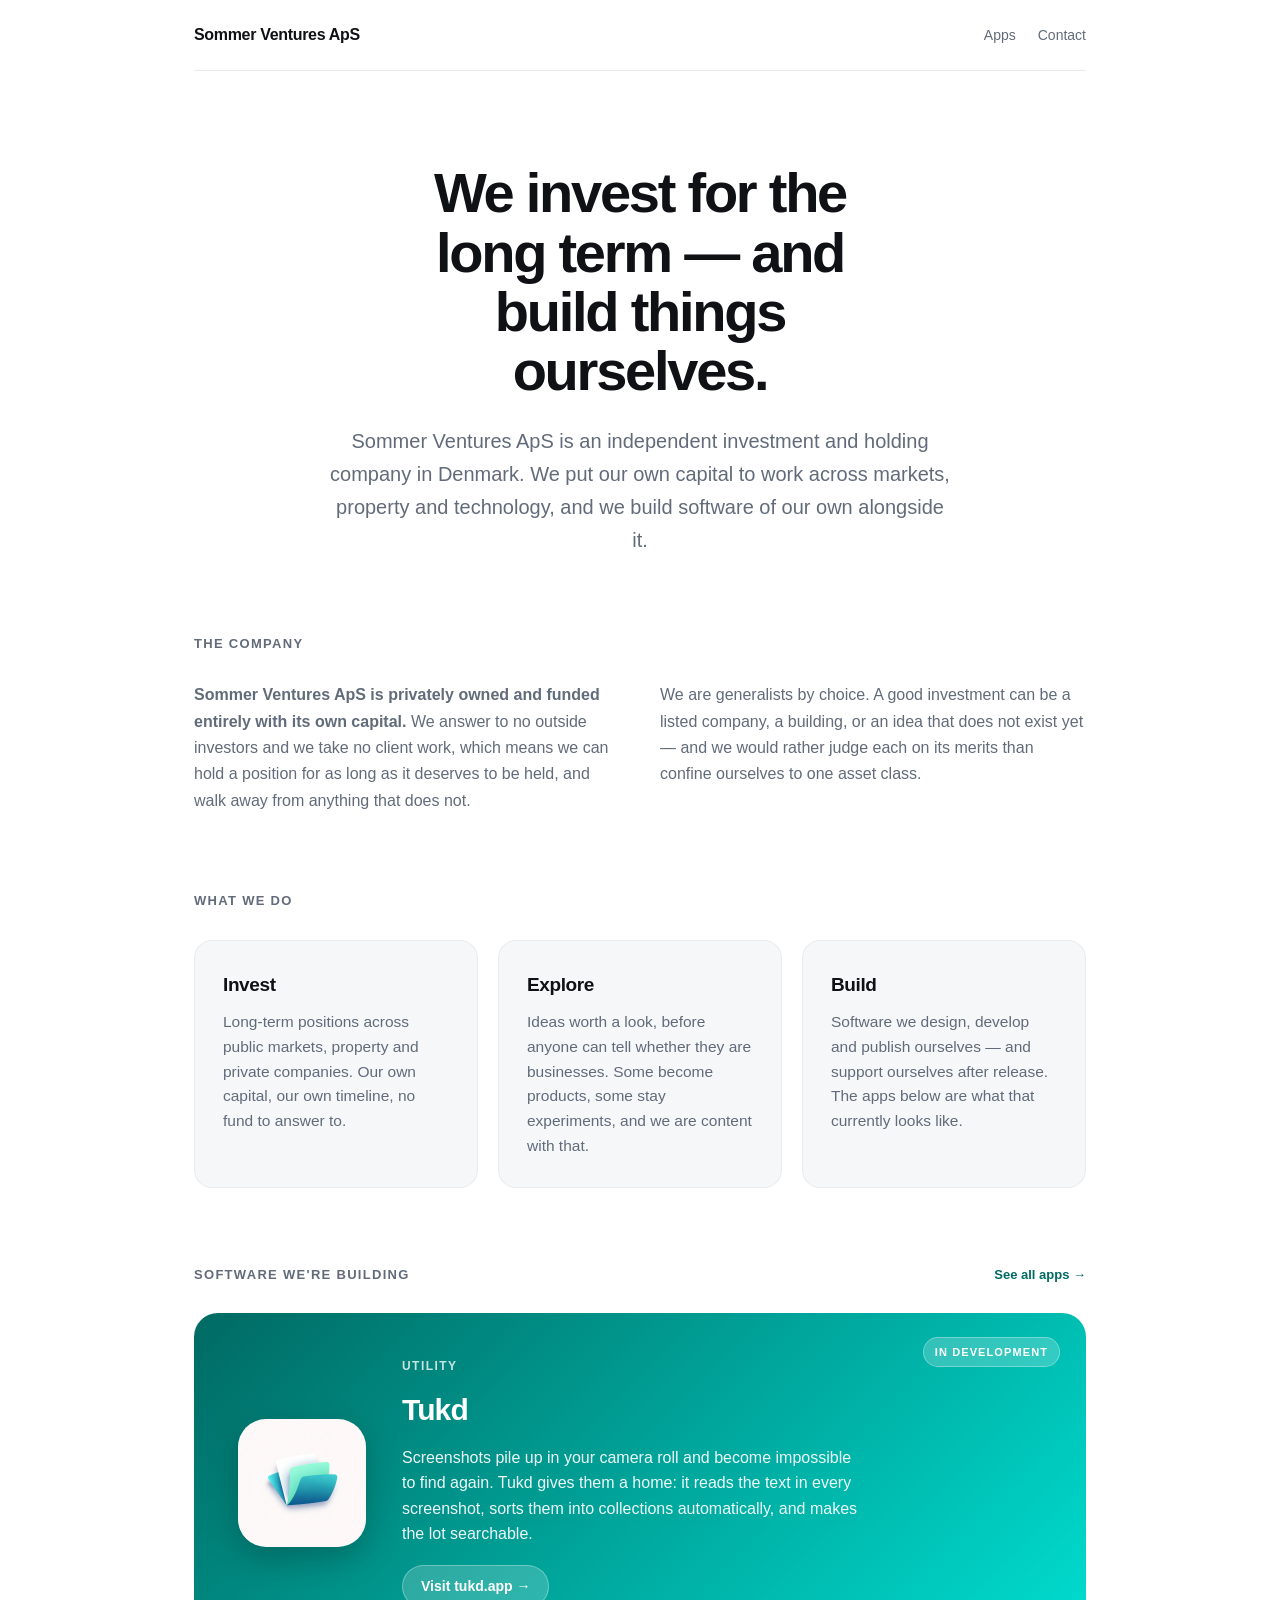
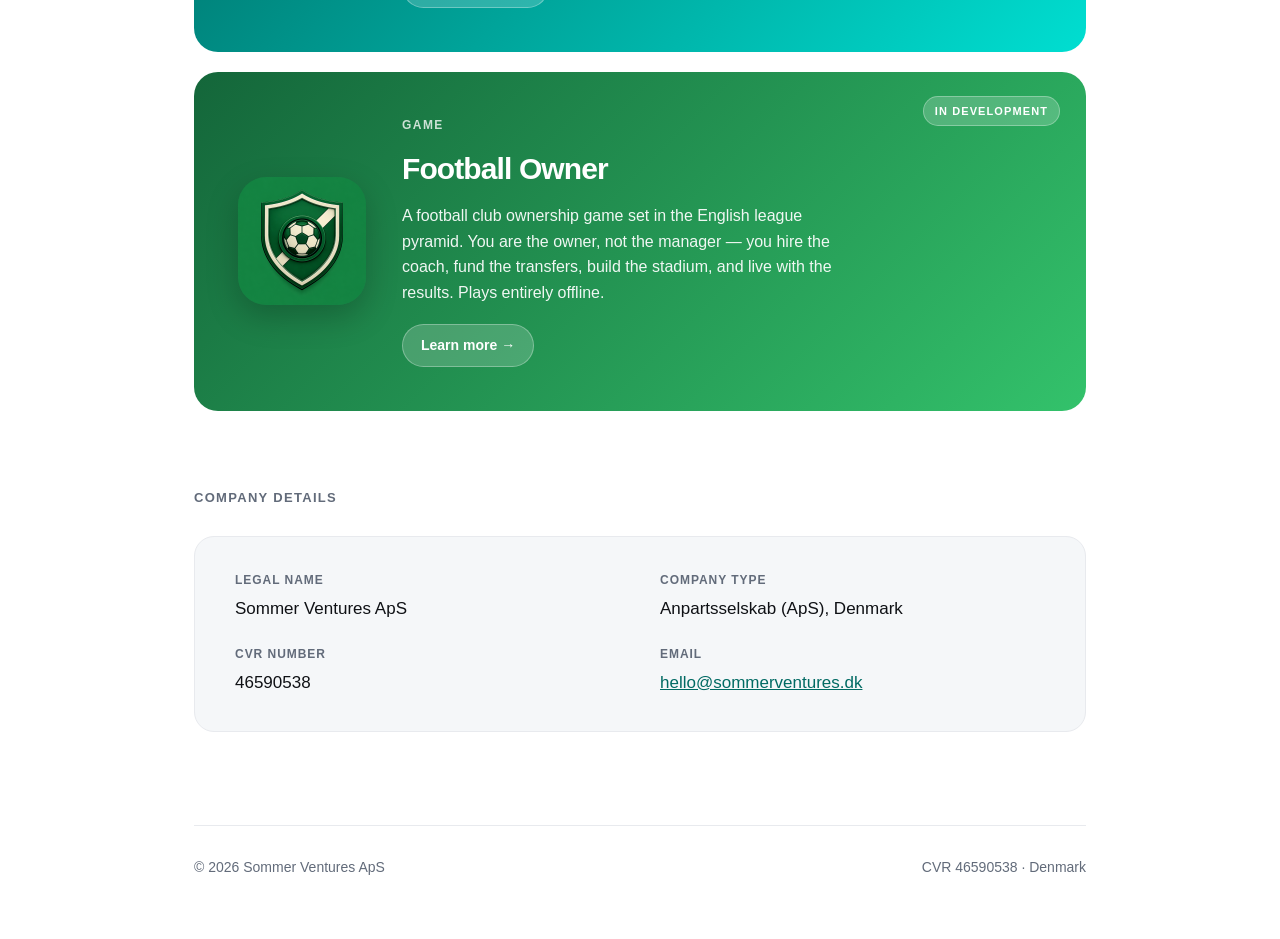
==== index.html @ 7fa76f89 "Build the Sommer Ventures website Static site for sommerventures.dk — the company page for Sommer Ve" ====
<!doctype html>
<html lang="en">
<head>
<meta charset="utf-8">
<meta name="viewport" content="width=device-width, initial-scale=1">
<title>Sommer Ventures ApS — Investment and holding company</title>
<meta name="description" content="Sommer Ventures ApS is an independent Danish investment and holding company. We invest across markets, property and technology, and build software of our own.">
<link rel="canonical" href="https://sommerventures.dk/">
<link rel="stylesheet" href="/assets/styles.css">
</head>
<body>

<div class="wrap">

  <nav>
    <a class="brand" href="/">Sommer Ventures ApS</a>
    <div class="links">
      <a href="/apps/">Apps</a>
      <a href="mailto:hello@sommerventures.dk">Contact</a>
    </div>
  </nav>

  <div class="hero center">
    <h1>We invest for the long term — and build things ourselves.</h1>
    <p class="sub">Sommer Ventures ApS is an independent investment and holding company in Denmark. We put
    our own capital to work across markets, property and technology, and we build software of our own
    alongside it.</p>
  </div>

  <section id="company">
    <div class="section-head">The company</div>
    <div class="two-col">
      <div>
        <p><strong>Sommer Ventures ApS is privately owned and funded entirely with its own capital.</strong>
        We answer to no outside investors and we take no client work, which means we can hold a position for
        as long as it deserves to be held, and walk away from anything that does not.</p>
      </div>
      <div>
        <p>We are generalists by choice. A good investment can be a listed company, a building, or an idea
        that does not exist yet — and we would rather judge each on its merits than confine ourselves to one
        asset class.</p>
      </div>
    </div>
  </section>

  <section>
    <div class="section-head">What we do</div>
    <div class="pillars">
      <div class="pillar">
        <h3>Invest</h3>
        <p>Long-term positions across public markets, property and private companies. Our own capital, our
        own timeline, no fund to answer to.</p>
      </div>
      <div class="pillar">
        <h3>Explore</h3>
        <p>Ideas worth a look, before anyone can tell whether they are businesses. Some become products,
        some stay experiments, and we are content with that.</p>
      </div>
      <div class="pillar">
        <h3>Build</h3>
        <p>Software we design, develop and publish ourselves — and support ourselves after release. The apps
        below are what that currently looks like.</p>
      </div>
    </div>
  </section>

  <section>
    <div class="section-head">
      <span>Software we're building</span>
      <a class="all" href="/apps/">See all apps →</a>
    </div>

    <a class="app tukd" href="https://tukd.app">
      <span class="status">In development</span>
      <img src="/assets/apps/tukd.png" alt="">
      <div>
        <div class="type">Utility</div>
        <h3>Tukd</h3>
        <p>Screenshots pile up in your camera roll and become impossible to find again. Tukd gives them a
        home: it reads the text in every screenshot, sorts them into collections automatically, and makes the
        lot searchable.</p>
        <span class="cta">Visit tukd.app →</span>
      </div>
    </a>

    <a class="app fo" href="/apps/football-owner/">
      <span class="status">In development</span>
      <img src="/assets/apps/football-owner.png" alt="">
      <div>
        <div class="type">Game</div>
        <h3>Football Owner</h3>
        <p>A football club ownership game set in the English league pyramid. You are the owner, not the
        manager — you hire the coach, fund the transfers, build the stadium, and live with the results. Plays
        entirely offline.</p>
        <span class="cta">Learn more →</span>
      </div>
    </a>
  </section>

  <section>
    <div class="section-head">Company details</div>
    <dl class="company">
      <div>
        <dt>Legal name</dt>
        <dd>Sommer Ventures ApS</dd>
      </div>
      <div>
        <dt>Company type</dt>
        <dd>Anpartsselskab (ApS), Denmark</dd>
      </div>
      <div>
        <dt>CVR number</dt>
        <dd>46590538</dd>
      </div>
      <div>
        <dt>Email</dt>
        <dd><a href="mailto:hello@sommerventures.dk">hello@sommerventures.dk</a></dd>
      </div>
    </dl>
  </section>

  <footer>
    <span>© 2026 Sommer Ventures ApS</span>
    <span>CVR 46590538 · Denmark</span>
  </footer>

</div>

</body>
</html>
---- assets/styles.css ----
:root {
  --bg: #ffffff;
  --fg: #0f1115;
  --muted: #626b7a;
  --line: #e8eaee;
  --soft: #f5f7f9;
  --accent: #006a63;

  /* Per-app brand colours, taken from each app's own icon */
  --tukd-d: #006a63;
  --tukd-l: #00ded1;
  --fo-d: #14663a;
  --fo-l: #33c26b;

  --maxw: 940px;
}

@media (prefers-color-scheme: dark) {
  :root {
    --bg: #0f1115;
    --fg: #f0f2f5;
    --muted: #949cab;
    --line: #24272e;
    --soft: #171a1f;
    --accent: #4fd8cd;
  }
}

* { box-sizing: border-box; }

html { -webkit-text-size-adjust: 100%; }

body {
  margin: 0;
  background: var(--bg);
  color: var(--fg);
  font: 17px/1.65 -apple-system, BlinkMacSystemFont, "Segoe UI", Helvetica, Arial, sans-serif;
  -webkit-font-smoothing: antialiased;
}

.wrap { max-width: var(--maxw); margin: 0 auto; padding: 0 24px; }

a { color: var(--accent); }

/* ---------- Nav ---------- */

nav {
  display: flex;
  justify-content: space-between;
  align-items: center;
  gap: 16px;
  padding: 22px 0;
  border-bottom: 1px solid var(--line);
  flex-wrap: wrap;
}

.brand {
  font-weight: 700;
  font-size: 16px;
  letter-spacing: -0.02em;
  color: var(--fg);
  text-decoration: none;
}

nav .links { display: flex; gap: 22px; }

nav .links a {
  color: var(--muted);
  text-decoration: none;
  font-size: 14px;
  font-weight: 500;
}

nav .links a:hover { color: var(--fg); }

/* ---------- Hero ---------- */

.hero { padding: 92px 0 76px; }
.hero.center { text-align: center; }

h1 {
  font-size: 56px;
  line-height: 1.06;
  letter-spacing: -0.04em;
  font-weight: 700;
  margin: 0 0 24px;
  max-width: 17ch;
}

.hero.center h1 { margin-left: auto; margin-right: auto; }

.sub {
  font-size: 20px;
  color: var(--muted);
  margin: 0;
  max-width: 56ch;
}

.hero.center .sub { margin-left: auto; margin-right: auto; }

/* ---------- Sections ---------- */

section { padding: 0 0 76px; }

.section-head {
  font-size: 13px;
  font-weight: 700;
  letter-spacing: 0.1em;
  text-transform: uppercase;
  color: var(--muted);
  margin: 0 0 28px;
  display: flex;
  justify-content: space-between;
  align-items: baseline;
  gap: 16px;
  flex-wrap: wrap;
}

.section-head .all {
  font-size: 13px;
  font-weight: 600;
  letter-spacing: 0;
  text-transform: none;
  text-decoration: none;
}

h2 {
  font-size: 26px;
  letter-spacing: -0.025em;
  font-weight: 700;
  margin: 44px 0 16px;
}

h3 { font-size: 18px; font-weight: 600; margin: 28px 0 8px; }

p { margin: 0 0 18px; }
p:last-child { margin-bottom: 0; }

.prose { max-width: 62ch; }
.prose p { color: var(--muted); font-size: 17px; }
.prose strong { color: var(--fg); font-weight: 600; }

.two-col { display: grid; grid-template-columns: 1fr 1fr; gap: 40px; }
.two-col p { color: var(--muted); font-size: 16px; }

/* ---------- What we do: three pillars ---------- */

.pillars { display: grid; grid-template-columns: repeat(3, 1fr); gap: 20px; }

.pillar {
  border: 1px solid var(--line);
  border-radius: 18px;
  padding: 28px;
  background: var(--soft);
}

.pillar h3 {
  margin: 0 0 10px;
  font-size: 19px;
  font-weight: 700;
  letter-spacing: -0.02em;
}

.pillar p { color: var(--muted); font-size: 15.5px; line-height: 1.6; margin: 0; }

/* ---------- App panels ---------- */

.app {
  border-radius: 24px;
  padding: 44px;
  margin-bottom: 20px;
  display: grid;
  grid-template-columns: 128px 1fr;
  gap: 36px;
  align-items: center;
  color: #fff;
  text-decoration: none;
  position: relative;
  overflow: hidden;
  transition: transform .2s ease;
}

.app:last-child { margin-bottom: 0; }
.app:hover { transform: translateY(-3px); }

.app.tukd { background: linear-gradient(135deg, var(--tukd-d), var(--tukd-l)); }
.app.fo   { background: linear-gradient(135deg, var(--fo-d), var(--fo-l)); }

.app img {
  width: 128px;
  height: 128px;
  border-radius: 28px;
  display: block;
  box-shadow: 0 12px 32px rgba(0,0,0,.22);
}

.app .type {
  font-size: 12px;
  font-weight: 700;
  letter-spacing: 0.12em;
  text-transform: uppercase;
  opacity: .78;
  margin-bottom: 8px;
}

.app h3 {
  font-size: 30px;
  letter-spacing: -0.03em;
  margin: 0 0 10px;
  font-weight: 700;
  color: #fff;
}

.app p {
  font-size: 16px;
  line-height: 1.6;
  margin: 0 0 18px;
  opacity: .93;
  max-width: 52ch;
  color: #fff;
}

.app .cta {
  display: inline-block;
  background: rgba(255,255,255,.18);
  border: 1px solid rgba(255,255,255,.3);
  padding: 9px 18px;
  border-radius: 999px;
  font-size: 14px;
  font-weight: 600;
}

.app .status {
  position: absolute;
  top: 24px;
  right: 26px;
  font-size: 11px;
  font-weight: 700;
  letter-spacing: 0.1em;
  text-transform: uppercase;
  background: rgba(255,255,255,.2);
  border: 1px solid rgba(255,255,255,.3);
  padding: 5px 11px;
  border-radius: 999px;
}

/* ---------- Company / detail card ---------- */

.company {
  background: var(--soft);
  border: 1px solid var(--line);
  border-radius: 20px;
  padding: 34px 40px;
  display: grid;
  grid-template-columns: repeat(2, 1fr);
  gap: 22px 40px;
}

.company dt {
  font-size: 12px;
  font-weight: 600;
  letter-spacing: 0.08em;
  text-transform: uppercase;
  color: var(--muted);
  margin-bottom: 4px;
}

.company dd { margin: 0; font-size: 17px; font-weight: 500; }

/* ---------- Page header (app + privacy pages) ---------- */

.page-head {
  display: flex;
  align-items: center;
  gap: 24px;
  padding: 64px 0 40px;
}

.page-head img {
  width: 88px;
  height: 88px;
  border-radius: 20px;
  flex: none;
  box-shadow: 0 8px 24px rgba(0,0,0,.14);
}

.page-head h1 { font-size: 40px; margin: 0 0 6px; max-width: none; }
.page-head .type {
  font-size: 12px; font-weight: 700; letter-spacing: 0.12em;
  text-transform: uppercase; color: var(--muted);
}

/* ---------- Callout ---------- */

.callout {
  background: var(--soft);
  border: 1px solid var(--line);
  border-left: 3px solid var(--accent);
  border-radius: 0 14px 14px 0;
  padding: 18px 22px;
  margin: 26px 0;
  font-size: 16px;
}

/* ---------- Lists ---------- */

ul { padding-left: 22px; margin: 0 0 18px; }
li { margin: 0 0 10px; }

/* ---------- Support box ---------- */

.support {
  border: 1px solid var(--line);
  border-radius: 18px;
  padding: 28px 32px;
  background: var(--soft);
}

.support .email {
  font-size: 20px;
  font-weight: 600;
  display: inline-block;
  margin: 4px 0 10px;
}

/* ---------- Footer ---------- */

footer {
  border-top: 1px solid var(--line);
  padding: 30px 0 60px;
  display: flex;
  justify-content: space-between;
  flex-wrap: wrap;
  gap: 8px;
  color: var(--muted);
  font-size: 14px;
}

.updated { color: var(--muted); font-size: 15px; margin-top: 36px; }

/* ---------- Responsive ---------- */

@media (max-width: 760px) {
  h1 { font-size: 36px; }
  .hero { padding: 56px 0 48px; }
  .app { grid-template-columns: 1fr; gap: 24px; padding: 32px; }
  .app img { width: 92px; height: 92px; border-radius: 21px; }
  .app .status { position: static; display: inline-block; margin-bottom: 14px; }
  .two-col, .company, .pillars { grid-template-columns: 1fr; }
  .page-head { flex-direction: column; align-items: flex-start; gap: 18px; padding: 44px 0 32px; }
  .page-head h1 { font-size: 32px; }
  .support { padding: 24px; }
}
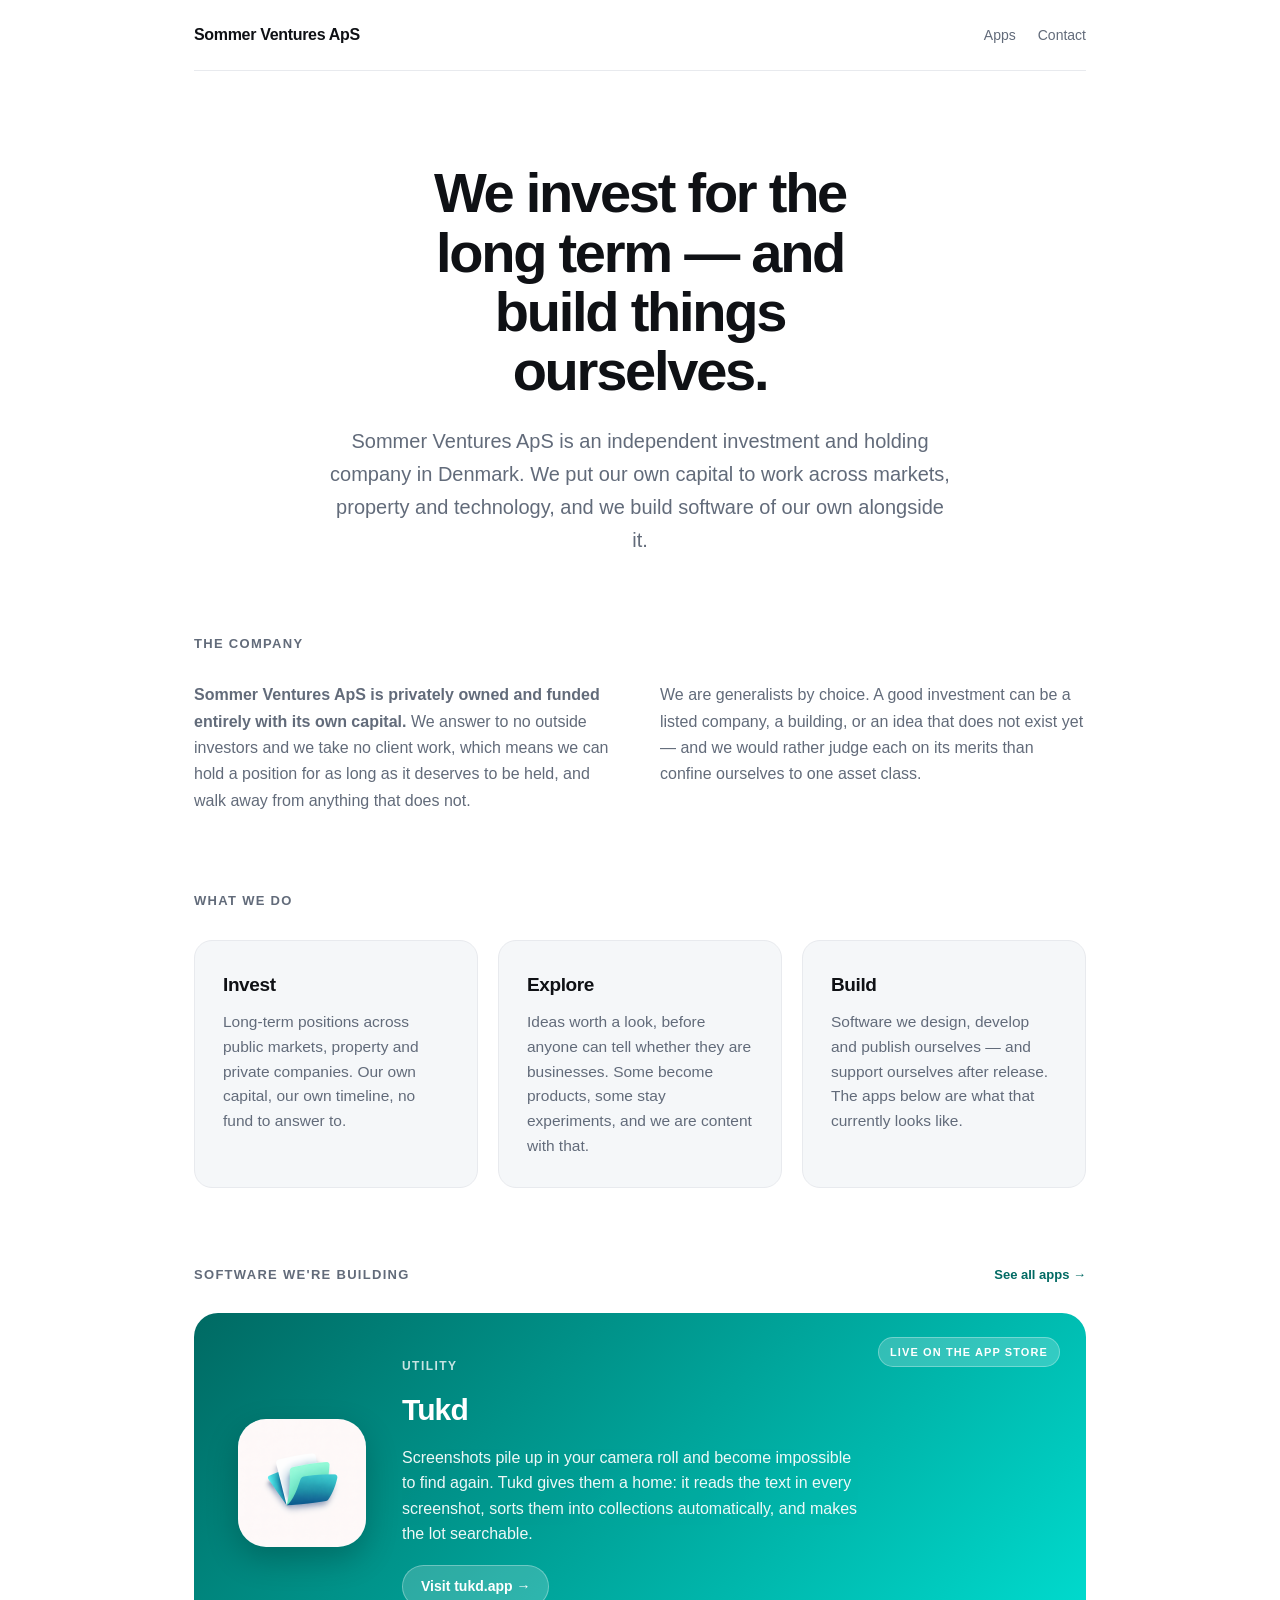
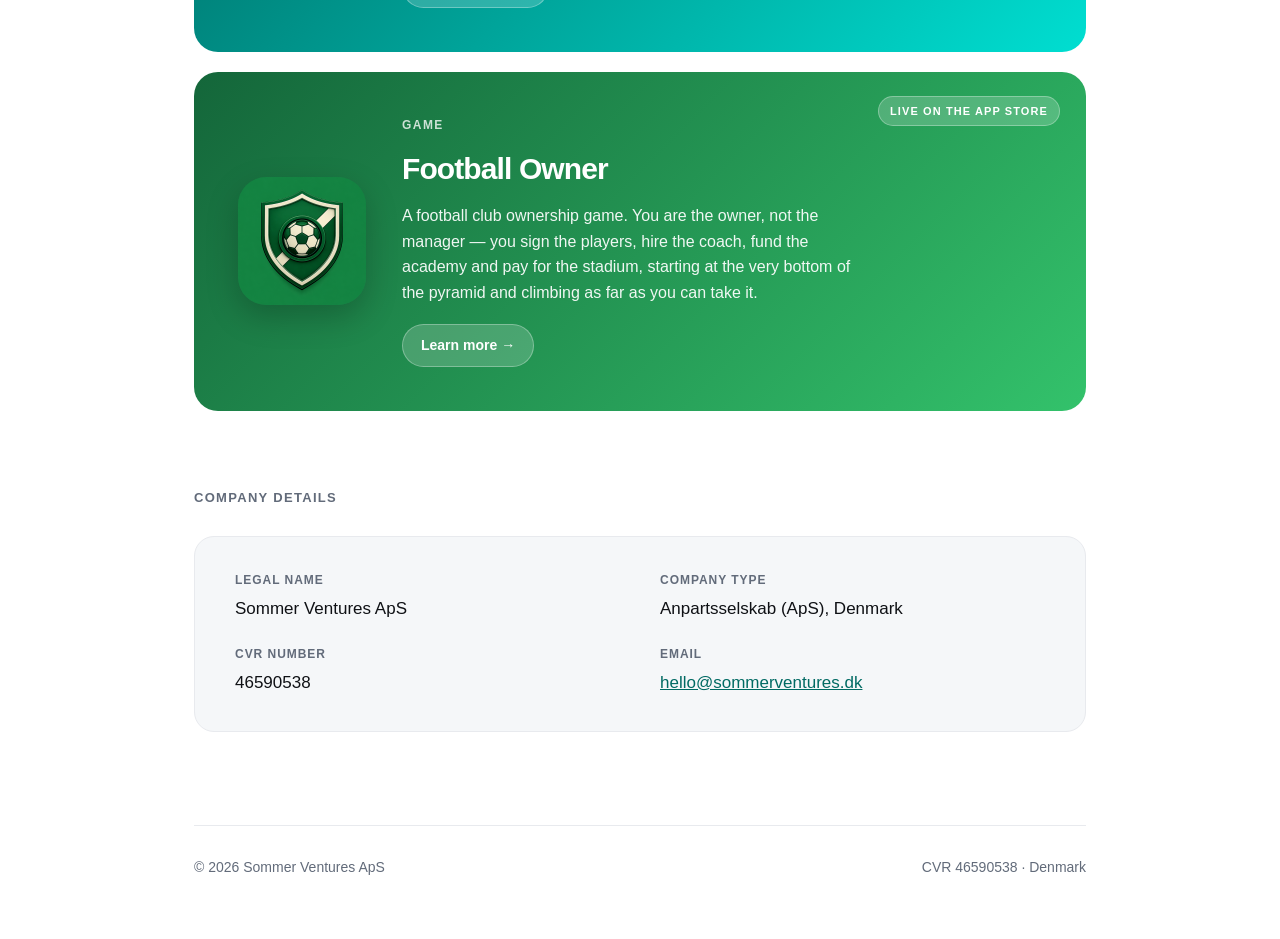
==== commit 4161d86d: "Mark both apps live and expand the Football Owner page Tukd and Football Owner are both on the App S" ====
--- a/index.html
+++ b/index.html
@@ -71,7 +71,7 @@
     </div>
 
     <a class="app tukd" href="https://tukd.app">
-      <span class="status">In development</span>
+      <span class="status">Live on the App Store</span>
       <img src="/assets/apps/tukd.png" alt="">
       <div>
         <div class="type">Utility</div>
@@ -84,14 +84,14 @@
     </a>
 
     <a class="app fo" href="/apps/football-owner/">
-      <span class="status">In development</span>
+      <span class="status">Live on the App Store</span>
       <img src="/assets/apps/football-owner.png" alt="">
       <div>
         <div class="type">Game</div>
         <h3>Football Owner</h3>
-        <p>A football club ownership game set in the English league pyramid. You are the owner, not the
-        manager — you hire the coach, fund the transfers, build the stadium, and live with the results. Plays
-        entirely offline.</p>
+        <p>A football club ownership game. You are the owner, not the manager — you sign the players, hire
+        the coach, fund the academy and pay for the stadium, starting at the very bottom of the pyramid and
+        climbing as far as you can take it.</p>
         <span class="cta">Learn more →</span>
       </div>
     </a>
--- a/assets/styles.css
+++ b/assets/styles.css
@@ -11,6 +11,8 @@
   --tukd-l: #00ded1;
   --fo-d: #14663a;
   --fo-l: #33c26b;
+  /* Backdrop of the Football Owner screenshots, so device shots sit on their own colour */
+  --fo-mint: #d8f0e2;
 
   --maxw: 940px;
 }
@@ -72,6 +74,17 @@
 }
 
 nav .links a:hover { color: var(--fg); }
+
+nav .links a.get {
+  color: #fff;
+  background: linear-gradient(135deg, var(--fo-d), var(--fo-l));
+  padding: 8px 16px;
+  border-radius: 999px;
+  font-weight: 600;
+  margin: -8px 0;
+}
+
+nav .links a.get:hover { color: #fff; opacity: .9; }
 
 /* ---------- Hero ---------- */
 
@@ -290,6 +303,132 @@
   text-transform: uppercase; color: var(--muted);
 }
 
+/* ---------- App landing hero (Football Owner) ---------- */
+
+.app-hero {
+  display: grid;
+  grid-template-columns: 1fr 330px;
+  gap: 56px;
+  align-items: center;
+  padding: 56px 0 72px;
+}
+
+.app-hero .icon {
+  width: 72px;
+  height: 72px;
+  border-radius: 17px;
+  display: block;
+  margin-bottom: 22px;
+  box-shadow: 0 8px 24px rgba(0,0,0,.14);
+}
+
+.app-hero h1 { font-size: 48px; margin: 0 0 18px; max-width: 14ch; }
+.app-hero .sub { font-size: 19px; }
+
+.tag {
+  display: inline-block;
+  font-size: 12px;
+  font-weight: 700;
+  letter-spacing: 0.12em;
+  text-transform: uppercase;
+  color: var(--fo-d);
+  background: var(--fo-mint);
+  padding: 5px 12px;
+  border-radius: 999px;
+  margin-bottom: 20px;
+}
+
+@media (prefers-color-scheme: dark) {
+  .tag { color: #b6f0cd; background: rgba(51,194,107,.16); }
+}
+
+/* Primary call to action */
+
+.get-btn {
+  display: inline-block;
+  margin-top: 28px;
+  background: linear-gradient(135deg, var(--fo-d), var(--fo-l));
+  color: #fff;
+  text-decoration: none;
+  font-size: 16px;
+  font-weight: 600;
+  padding: 14px 28px;
+  border-radius: 999px;
+  box-shadow: 0 10px 26px rgba(20,102,58,.28);
+  transition: transform .2s ease;
+}
+
+.get-btn:hover { transform: translateY(-2px); }
+
+.meta {
+  color: var(--muted);
+  font-size: 14px;
+  margin: 14px 0 0;
+}
+
+/* ---------- Device screenshots ---------- */
+
+/* The shots are transparent around the bezel, so the phone sits straight on the page */
+.shot img {
+  width: 100%;
+  display: block;
+  filter: drop-shadow(0 18px 34px rgba(0,0,0,.22));
+}
+
+@media (prefers-color-scheme: dark) {
+  /* The bezel is close to the page colour in dark mode — outline it faintly */
+  .shot img {
+    filter: drop-shadow(0 0 1px rgba(255,255,255,.3))
+            drop-shadow(0 18px 34px rgba(0,0,0,.6));
+  }
+}
+
+/* ---------- Alternating feature rows ---------- */
+
+.feature {
+  display: grid;
+  grid-template-columns: 1fr 300px;
+  gap: 64px;
+  align-items: center;
+  margin-bottom: 72px;
+}
+
+.feature:last-child { margin-bottom: 0; }
+
+/* Every other row puts the screenshot on the left. The column widths have to be
+   swapped too, or the shot lands in the wide text column. */
+.feature.flip { grid-template-columns: 300px 1fr; }
+.feature.flip .shot { order: -1; }
+
+.feature h2 {
+  font-size: 30px;
+  margin: 0 0 14px;
+  letter-spacing: -0.03em;
+  max-width: 18ch;
+}
+
+.feature p { color: var(--muted); font-size: 17px; max-width: 48ch; }
+
+/* ---------- Smaller feature cards ---------- */
+
+.grid { display: grid; grid-template-columns: repeat(3, 1fr); gap: 20px; }
+
+.grid .card {
+  border: 1px solid var(--line);
+  border-radius: 18px;
+  padding: 26px;
+  background: var(--soft);
+}
+
+.grid .card h3 {
+  margin: 0 0 8px;
+  font-size: 17px;
+  font-weight: 700;
+  letter-spacing: -0.015em;
+}
+
+.grid .card p { color: var(--muted); font-size: 15px; line-height: 1.6; margin: 0; }
+
 /* ---------- Callout ---------- */
 
 .callout {
@@ -346,8 +485,18 @@
   .app { grid-template-columns: 1fr; gap: 24px; padding: 32px; }
   .app img { width: 92px; height: 92px; border-radius: 21px; }
   .app .status { position: static; display: inline-block; margin-bottom: 14px; }
-  .two-col, .company, .pillars { grid-template-columns: 1fr; }
+  .two-col, .company, .pillars, .grid { grid-template-columns: 1fr; }
   .page-head { flex-direction: column; align-items: flex-start; gap: 18px; padding: 44px 0 32px; }
   .page-head h1 { font-size: 32px; }
   .support { padding: 24px; }
-}
+
+  .app-hero { grid-template-columns: 1fr; gap: 40px; padding: 40px 0 56px; }
+  .app-hero h1 { font-size: 34px; }
+
+  /* Stack the rows and always lead with the copy, so the flip order is dropped */
+  .feature, .feature.flip { grid-template-columns: 1fr; gap: 28px; margin-bottom: 56px; }
+  .feature.flip .shot { order: 0; }
+  .feature h2 { font-size: 25px; }
+
+  .shot { max-width: 300px; }
+}
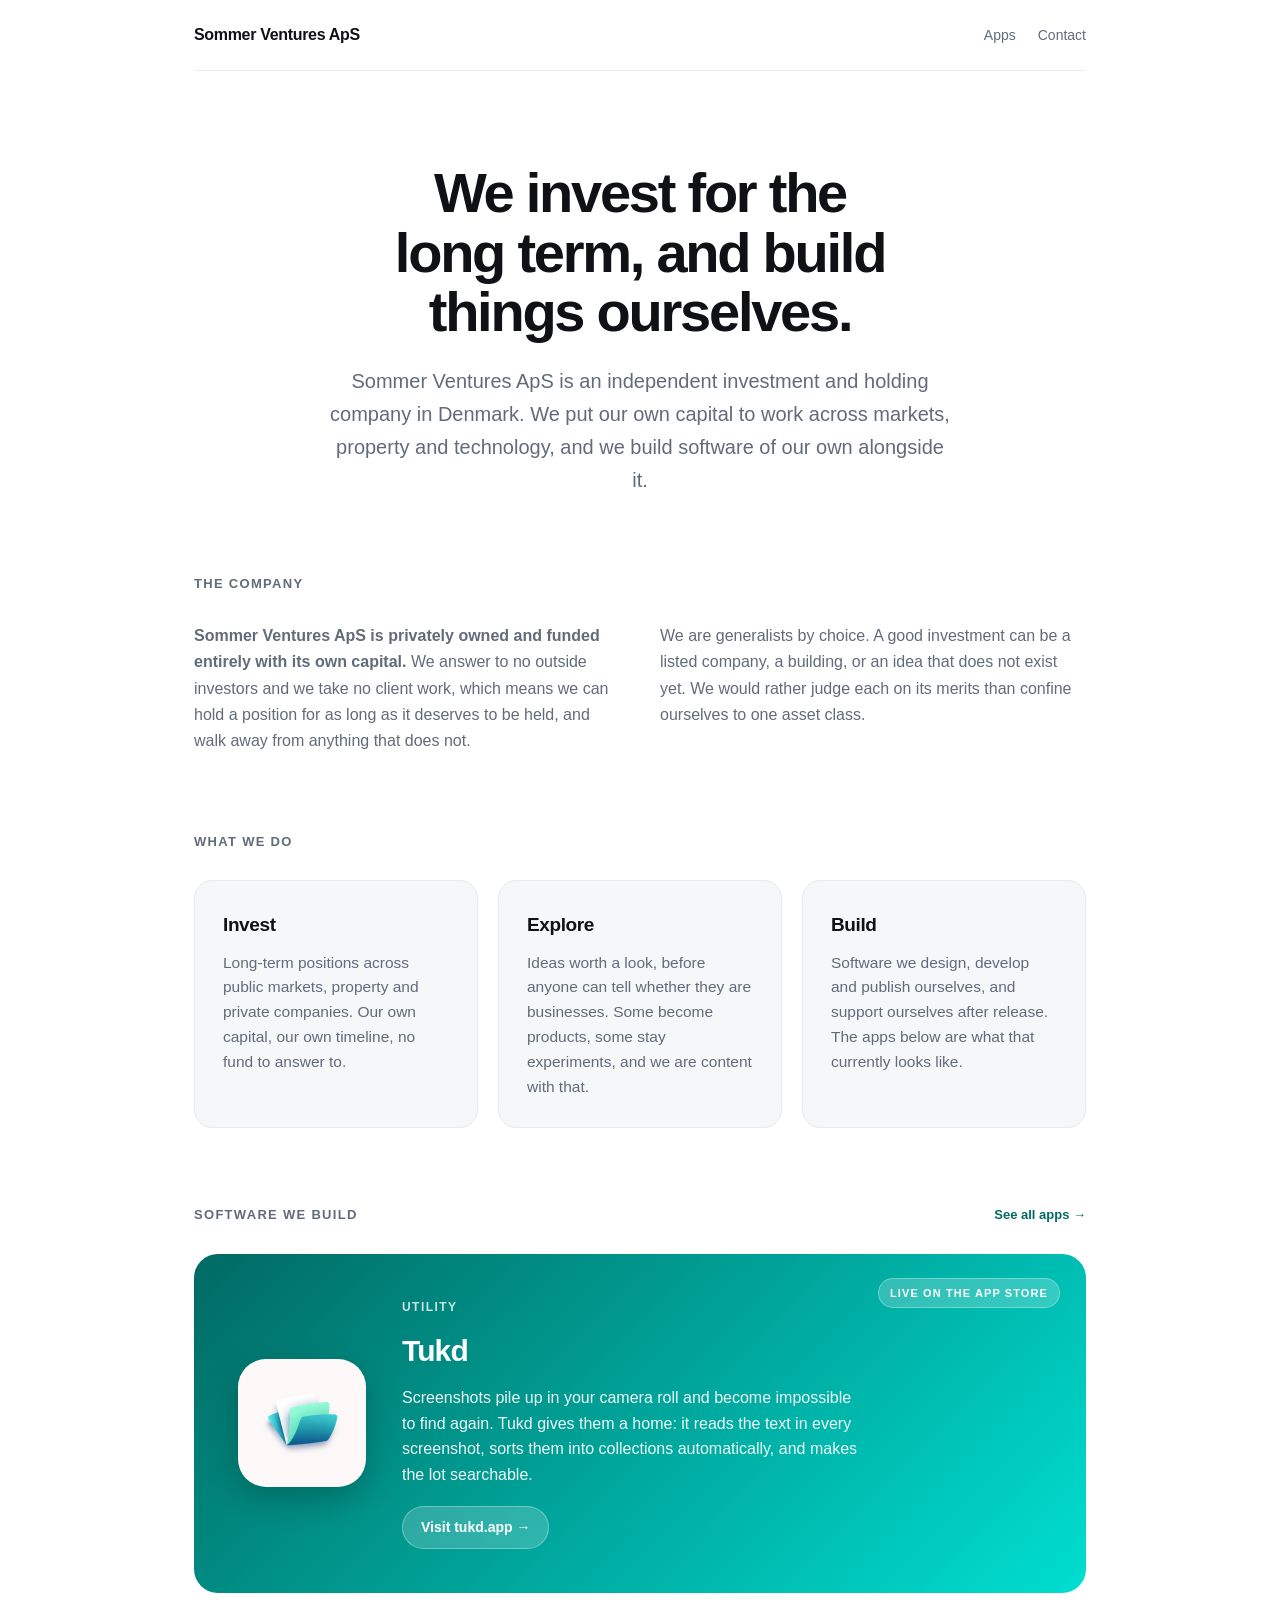
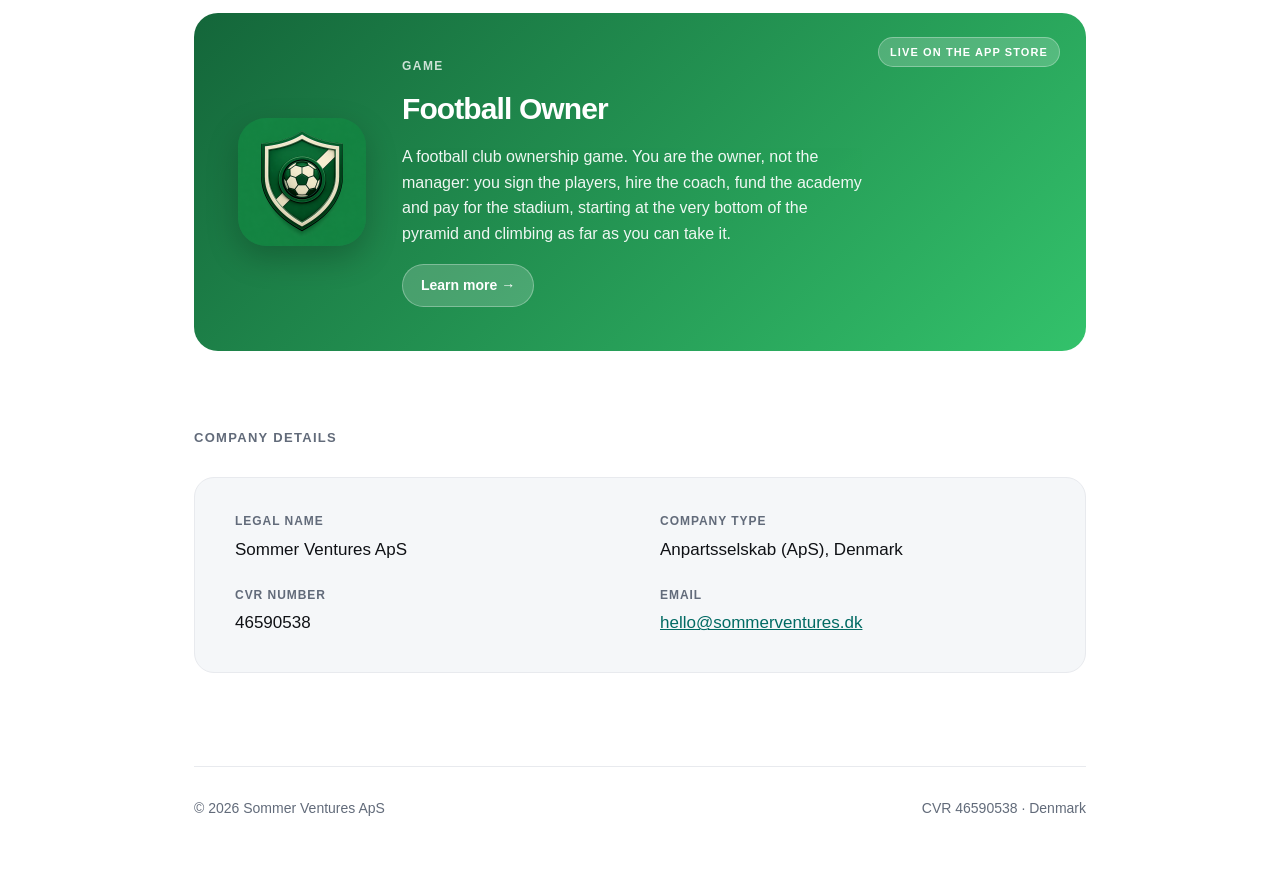
==== commit 6db88138: "Apply the house writing rules across the site Remove all 23 em dashes across the 5 pages, using comm" ====
--- a/index.html
+++ b/index.html
@@ -3,7 +3,7 @@
 <head>
 <meta charset="utf-8">
 <meta name="viewport" content="width=device-width, initial-scale=1">
-<title>Sommer Ventures ApS — Investment and holding company</title>
+<title>Sommer Ventures ApS · Investment and holding company</title>
 <meta name="description" content="Sommer Ventures ApS is an independent Danish investment and holding company. We invest across markets, property and technology, and build software of our own.">
 <link rel="canonical" href="https://sommerventures.dk/">
 <link rel="stylesheet" href="/assets/styles.css">
@@ -21,7 +21,7 @@
   </nav>
 
   <div class="hero center">
-    <h1>We invest for the long term — and build things ourselves.</h1>
+    <h1>We invest for the long term, and build things ourselves.</h1>
     <p class="sub">Sommer Ventures ApS is an independent investment and holding company in Denmark. We put
     our own capital to work across markets, property and technology, and we build software of our own
     alongside it.</p>
@@ -37,7 +37,7 @@
       </div>
       <div>
         <p>We are generalists by choice. A good investment can be a listed company, a building, or an idea
-        that does not exist yet — and we would rather judge each on its merits than confine ourselves to one
+        that does not exist yet. We would rather judge each on its merits than confine ourselves to one
         asset class.</p>
       </div>
     </div>
@@ -58,7 +58,7 @@
       </div>
       <div class="pillar">
         <h3>Build</h3>
-        <p>Software we design, develop and publish ourselves — and support ourselves after release. The apps
+        <p>Software we design, develop and publish ourselves, and support ourselves after release. The apps
         below are what that currently looks like.</p>
       </div>
     </div>
@@ -66,7 +66,7 @@
 
   <section>
     <div class="section-head">
-      <span>Software we're building</span>
+      <span>Software we build</span>
       <a class="all" href="/apps/">See all apps →</a>
     </div>
 
@@ -89,7 +89,7 @@
       <div>
         <div class="type">Game</div>
         <h3>Football Owner</h3>
-        <p>A football club ownership game. You are the owner, not the manager — you sign the players, hire
+        <p>A football club ownership game. You are the owner, not the manager: you sign the players, hire
         the coach, fund the academy and pay for the stadium, starting at the very bottom of the pyramid and
         climbing as far as you can take it.</p>
         <span class="cta">Learn more →</span>
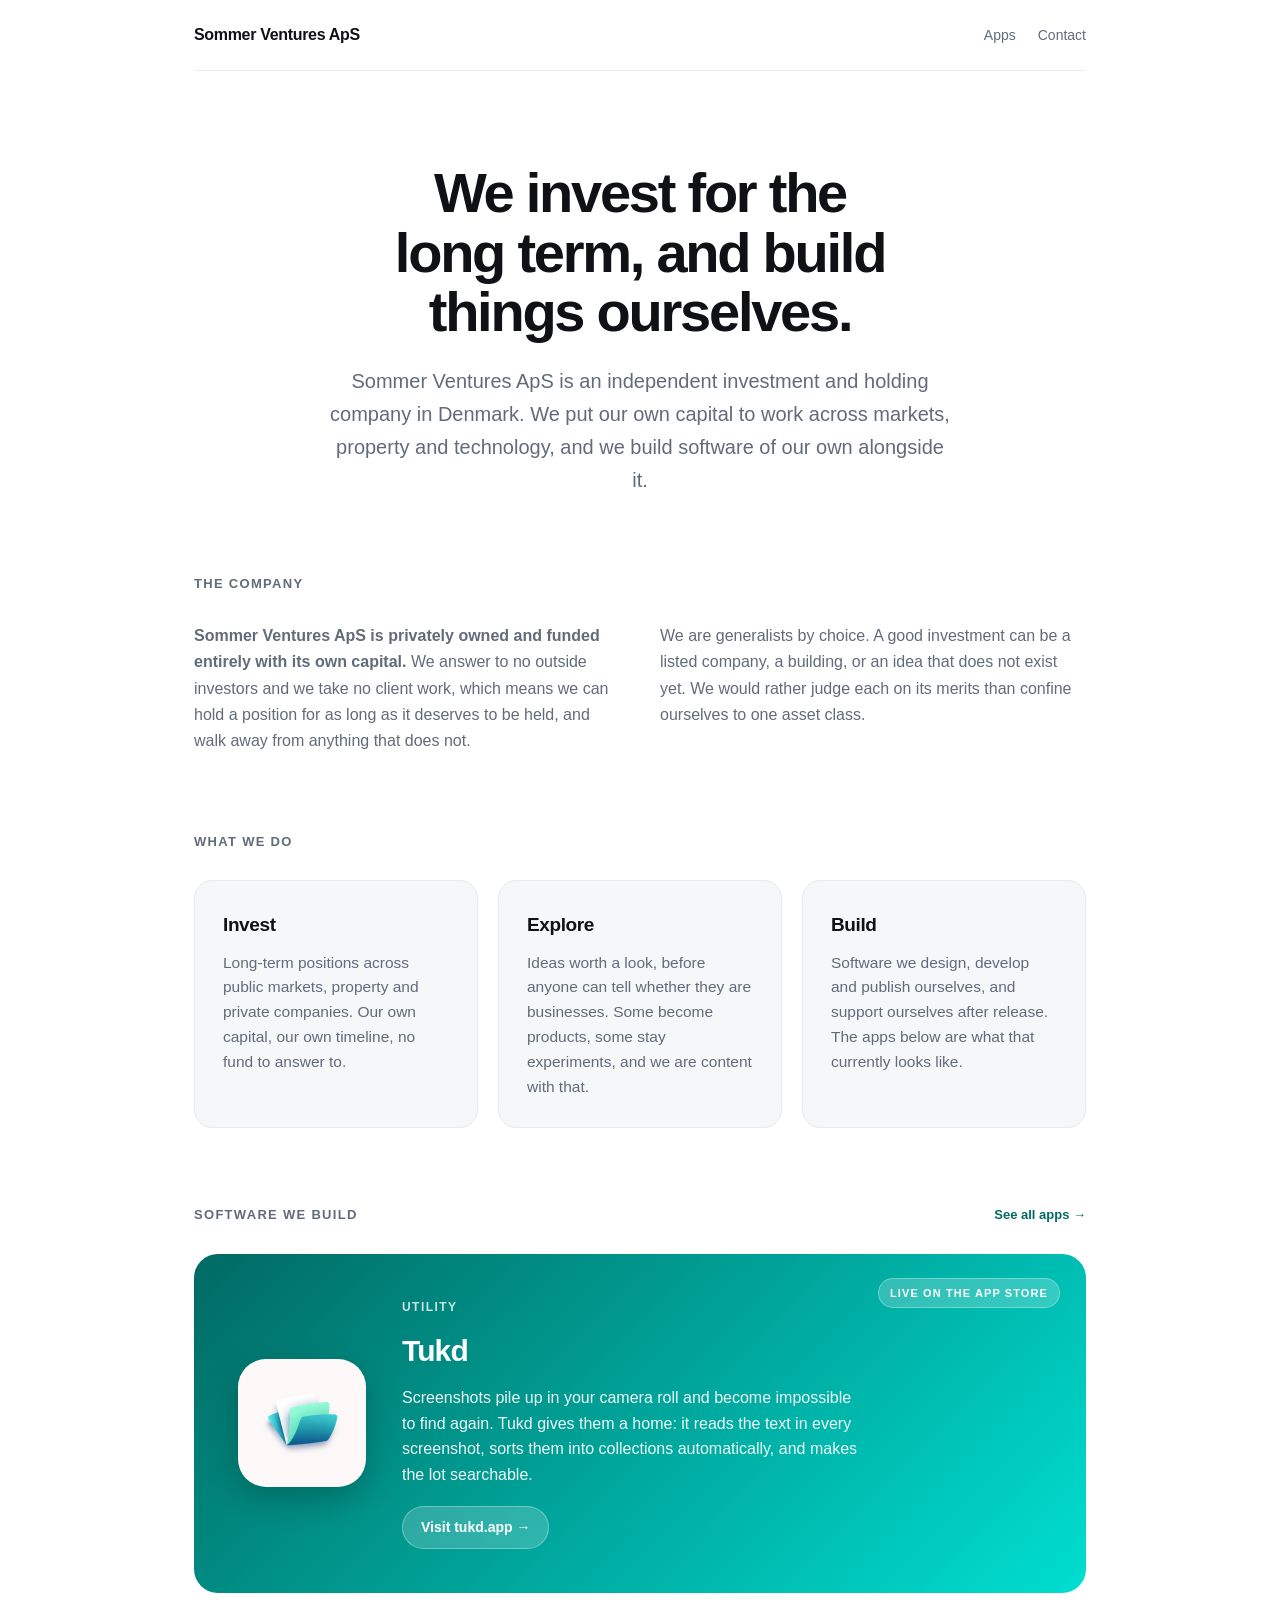
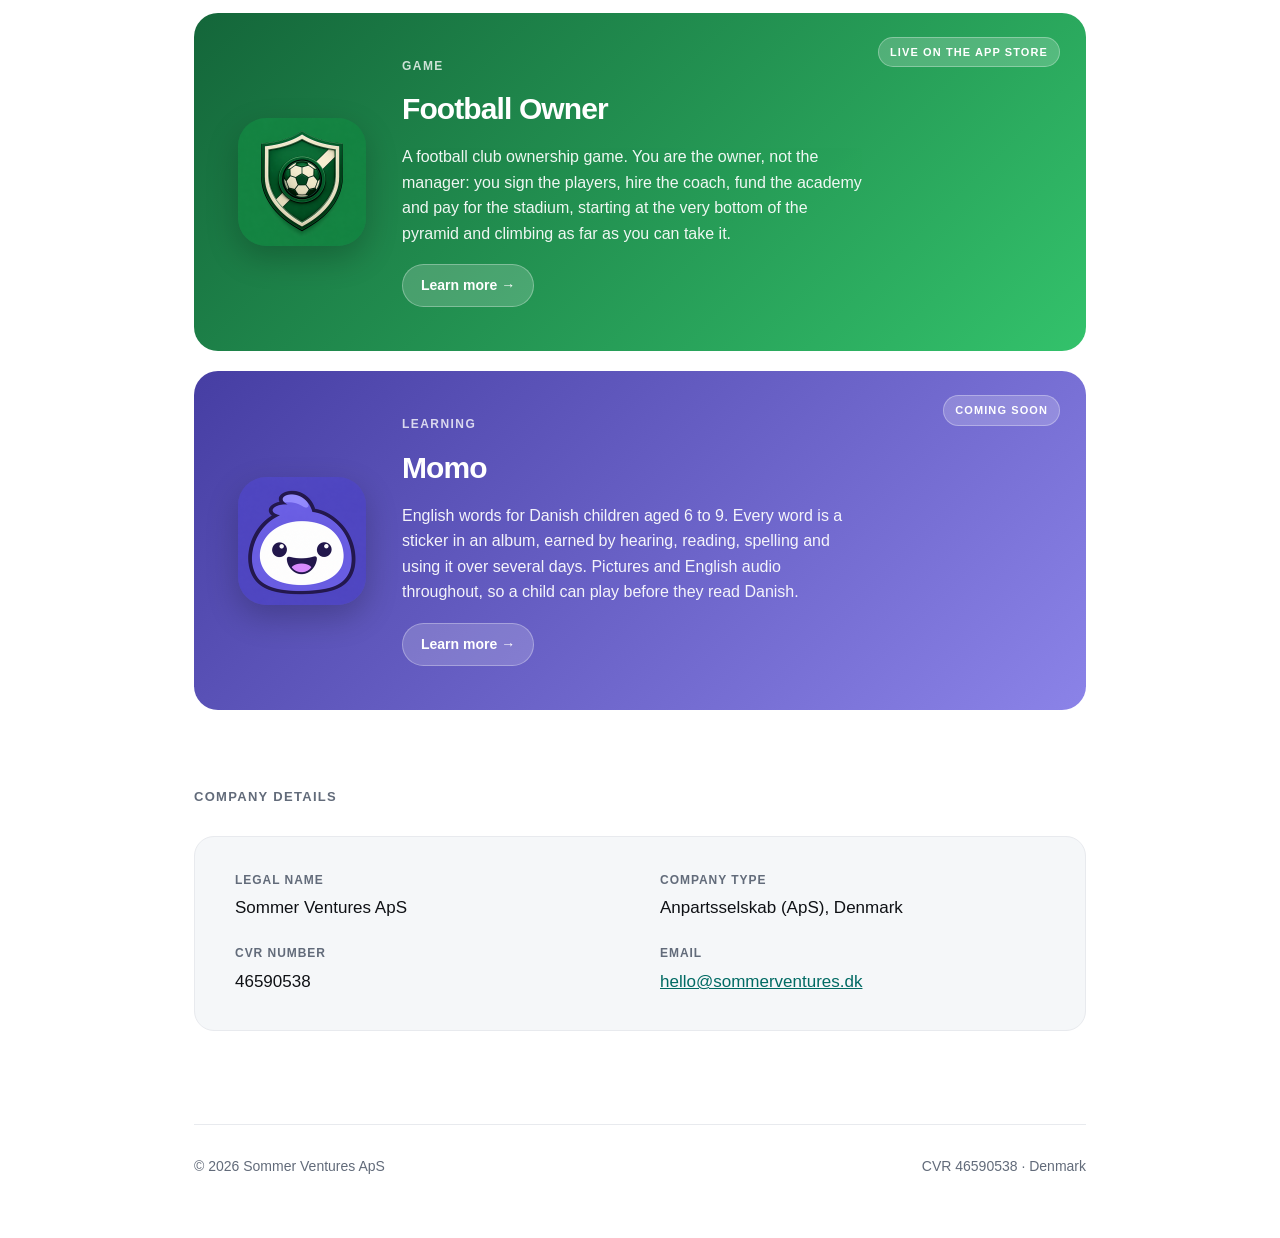
==== commit 2e5452b6: "Add Momo: app page and privacy policy (Danish) Momo panels on the home and apps pages. App pages can" ====
--- a/index.html
+++ b/index.html
@@ -95,6 +95,18 @@
         <span class="cta">Learn more →</span>
       </div>
     </a>
+    <a class="app momo" href="/apps/momo/">
+      <span class="status">Coming soon</span>
+      <img src="/assets/apps/momo.png" alt="">
+      <div>
+        <div class="type">Learning</div>
+        <h3>Momo</h3>
+        <p>English words for Danish children aged 6 to 9. Every word is a sticker in an album, earned by
+        hearing, reading, spelling and using it over several days. Pictures and English audio throughout,
+        so a child can play before they read Danish.</p>
+        <span class="cta">Learn more →</span>
+      </div>
+    </a>
   </section>
 
   <section>
--- a/assets/styles.css
+++ b/assets/styles.css
@@ -13,6 +13,18 @@
   --fo-l: #33c26b;
   /* Backdrop of the Football Owner screenshots, so device shots sit on their own colour */
   --fo-mint: #d8f0e2;
+  --momo-d: #463ea3;
+  --momo-l: #8b83e8;
+  --momo-soft: #ebe9fb;
+
+  /* Brand of the app page being shown: buttons and the tag. Football Owner by default,
+     an app page overrides it with a class on <body> (see .momo below). */
+  --brand-d: var(--fo-d);
+  --brand-l: var(--fo-l);
+  --brand-soft: var(--fo-mint);
+  --brand-glow: rgba(20,102,58,.28);
+  --brand-tag-dark: #b6f0cd;
+  --brand-tag-bg-dark: rgba(51,194,107,.16);
 
   --maxw: 940px;
 }
@@ -28,6 +40,20 @@
   }
 }
 
+body.momo {
+  --brand-d: var(--momo-d);
+  --brand-l: var(--momo-l);
+  --brand-soft: var(--momo-soft);
+  --brand-glow: rgba(70,62,163,.3);
+  --brand-tag-dark: #d4d0fa;
+  --brand-tag-bg-dark: rgba(139,131,232,.18);
+  --accent: #534ab7;
+}
+
+@media (prefers-color-scheme: dark) {
+  body.momo { --accent: #a49ef0; }
+}
+
 * { box-sizing: border-box; }
 
 html { -webkit-text-size-adjust: 100%; }
@@ -77,7 +103,7 @@
 
 nav .links a.get {
   color: #fff;
-  background: linear-gradient(135deg, var(--fo-d), var(--fo-l));
+  background: linear-gradient(135deg, var(--brand-d), var(--brand-l));
   padding: 8px 16px;
   border-radius: 999px;
   font-weight: 600;
@@ -198,6 +224,7 @@
 
 .app.tukd { background: linear-gradient(135deg, var(--tukd-d), var(--tukd-l)); }
 .app.fo   { background: linear-gradient(135deg, var(--fo-d), var(--fo-l)); }
+.app.momo { background: linear-gradient(135deg, var(--momo-d), var(--momo-l)); }
 
 .app img {
   width: 128px;
@@ -331,15 +358,15 @@
   font-weight: 700;
   letter-spacing: 0.12em;
   text-transform: uppercase;
-  color: var(--fo-d);
-  background: var(--fo-mint);
+  color: var(--brand-d);
+  background: var(--brand-soft);
   padding: 5px 12px;
   border-radius: 999px;
   margin-bottom: 20px;
 }
 
 @media (prefers-color-scheme: dark) {
-  .tag { color: #b6f0cd; background: rgba(51,194,107,.16); }
+  .tag { color: var(--brand-tag-dark); background: var(--brand-tag-bg-dark); }
 }
 
 /* Primary call to action */
@@ -347,14 +374,14 @@
 .get-btn {
   display: inline-block;
   margin-top: 28px;
-  background: linear-gradient(135deg, var(--fo-d), var(--fo-l));
+  background: linear-gradient(135deg, var(--brand-d), var(--brand-l));
   color: #fff;
   text-decoration: none;
   font-size: 16px;
   font-weight: 600;
   padding: 14px 28px;
   border-radius: 999px;
-  box-shadow: 0 10px 26px rgba(20,102,58,.28);
+  box-shadow: 0 10px 26px var(--brand-glow);
   transition: transform .2s ease;
 }
 
@@ -383,6 +410,33 @@
   }
 }
 
+/* The character on Momo's page: a transparent illustration on a soft disc, no device frame */
+.mascot {
+  background: var(--brand-soft);
+  border-radius: 50%;
+  aspect-ratio: 1;
+  display: grid;
+  place-items: center;
+}
+
+.mascot img { width: 78%; display: block; }
+
+@media (prefers-color-scheme: dark) {
+  .mascot { background: var(--brand-tag-bg-dark); }
+}
+
+/* "Coming soon" in place of a store button */
+.soon {
+  display: inline-block;
+  margin-top: 28px;
+  border: 1px solid var(--line);
+  color: var(--muted);
+  font-size: 15px;
+  font-weight: 600;
+  padding: 12px 24px;
+  border-radius: 999px;
+}
+
 /* ---------- Alternating feature rows ---------- */
 
 .feature {
@@ -398,7 +452,7 @@
 /* Every other row puts the screenshot on the left. The column widths have to be
    swapped too, or the shot lands in the wide text column. */
 .feature.flip { grid-template-columns: 300px 1fr; }
-.feature.flip .shot { order: -1; }
+.feature.flip .shot, .feature.flip .mascot { order: -1; }
 
 .feature h2 {
   font-size: 30px;
@@ -445,6 +499,7 @@
 
 ul { padding-left: 22px; margin: 0 0 18px; }
 li { margin: 0 0 10px; }
+.prose li { color: var(--muted); }
 
 /* ---------- Support box ---------- */
 
@@ -495,8 +550,8 @@
 
   /* Stack the rows and always lead with the copy, so the flip order is dropped */
   .feature, .feature.flip { grid-template-columns: 1fr; gap: 28px; margin-bottom: 56px; }
-  .feature.flip .shot { order: 0; }
+  .feature.flip .shot, .feature.flip .mascot { order: 0; }
   .feature h2 { font-size: 25px; }
 
-  .shot { max-width: 300px; }
-}
+  .shot, .mascot { max-width: 300px; }
+}
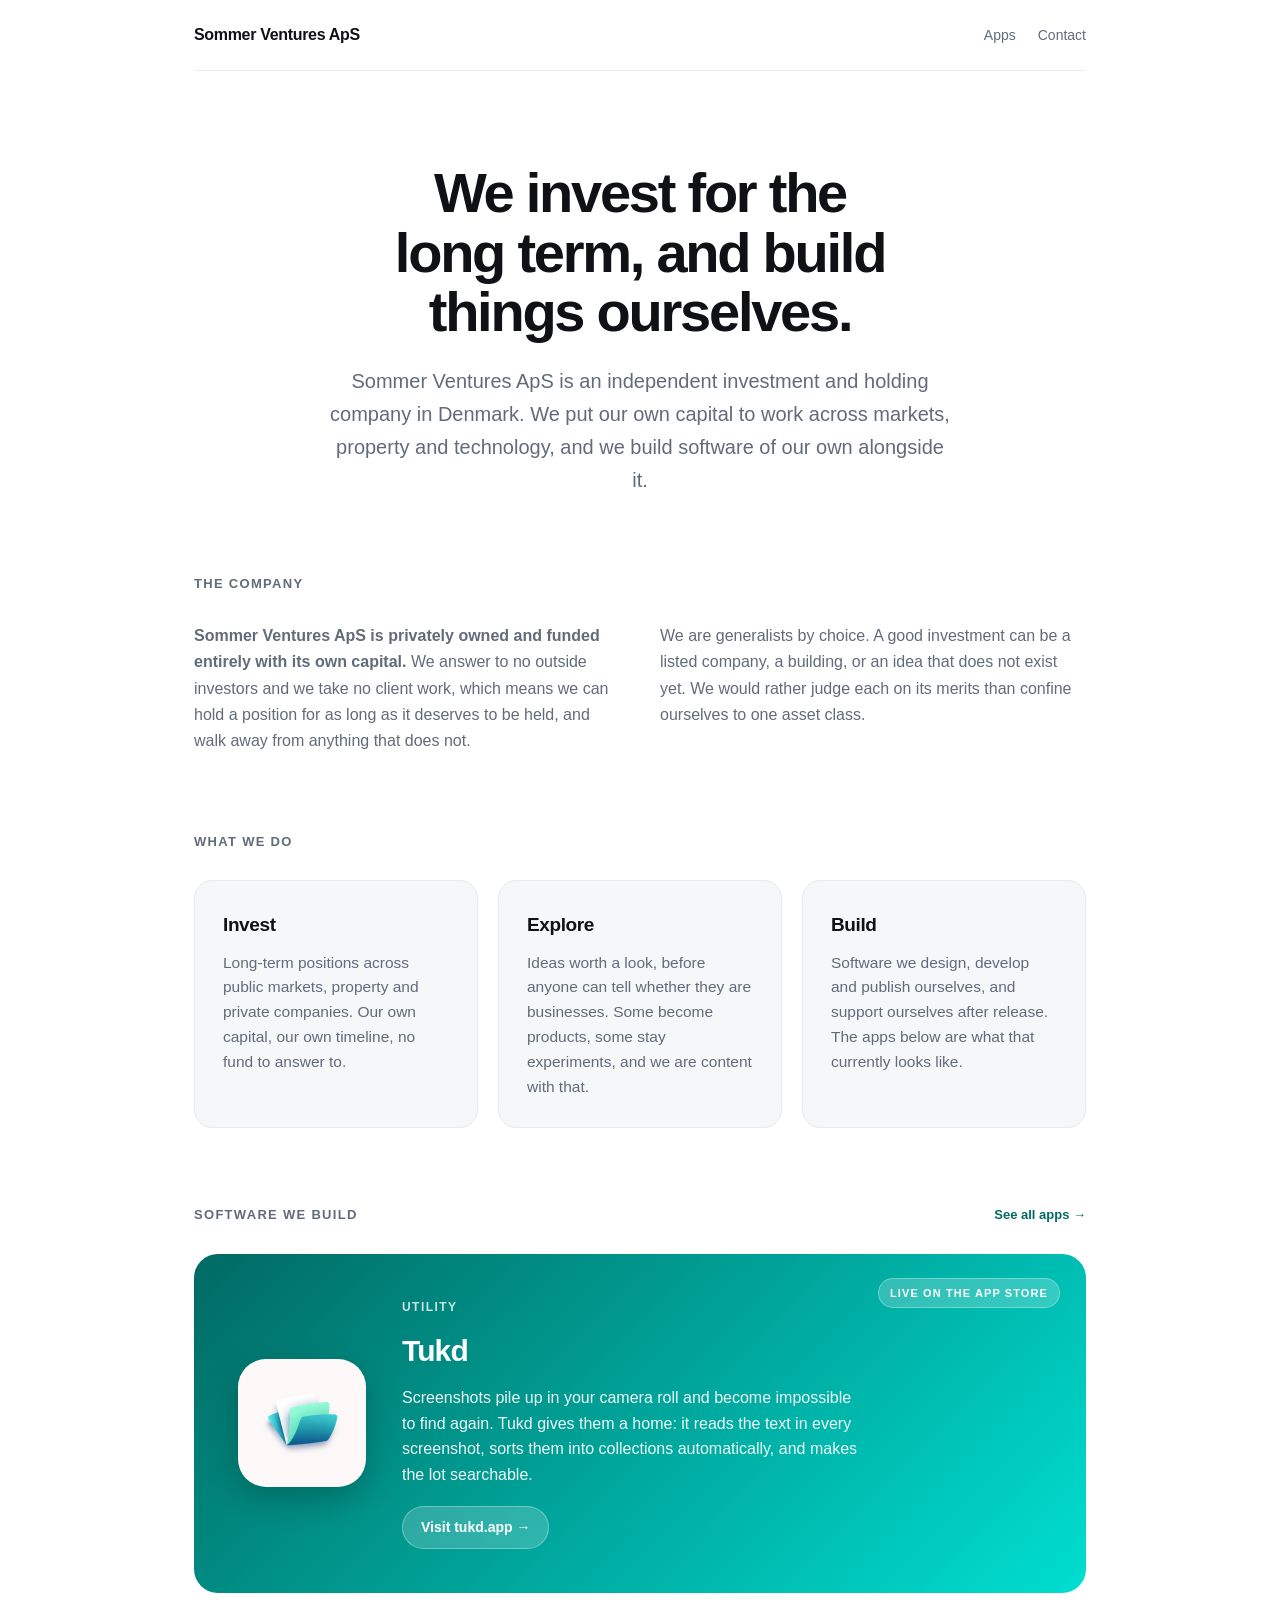
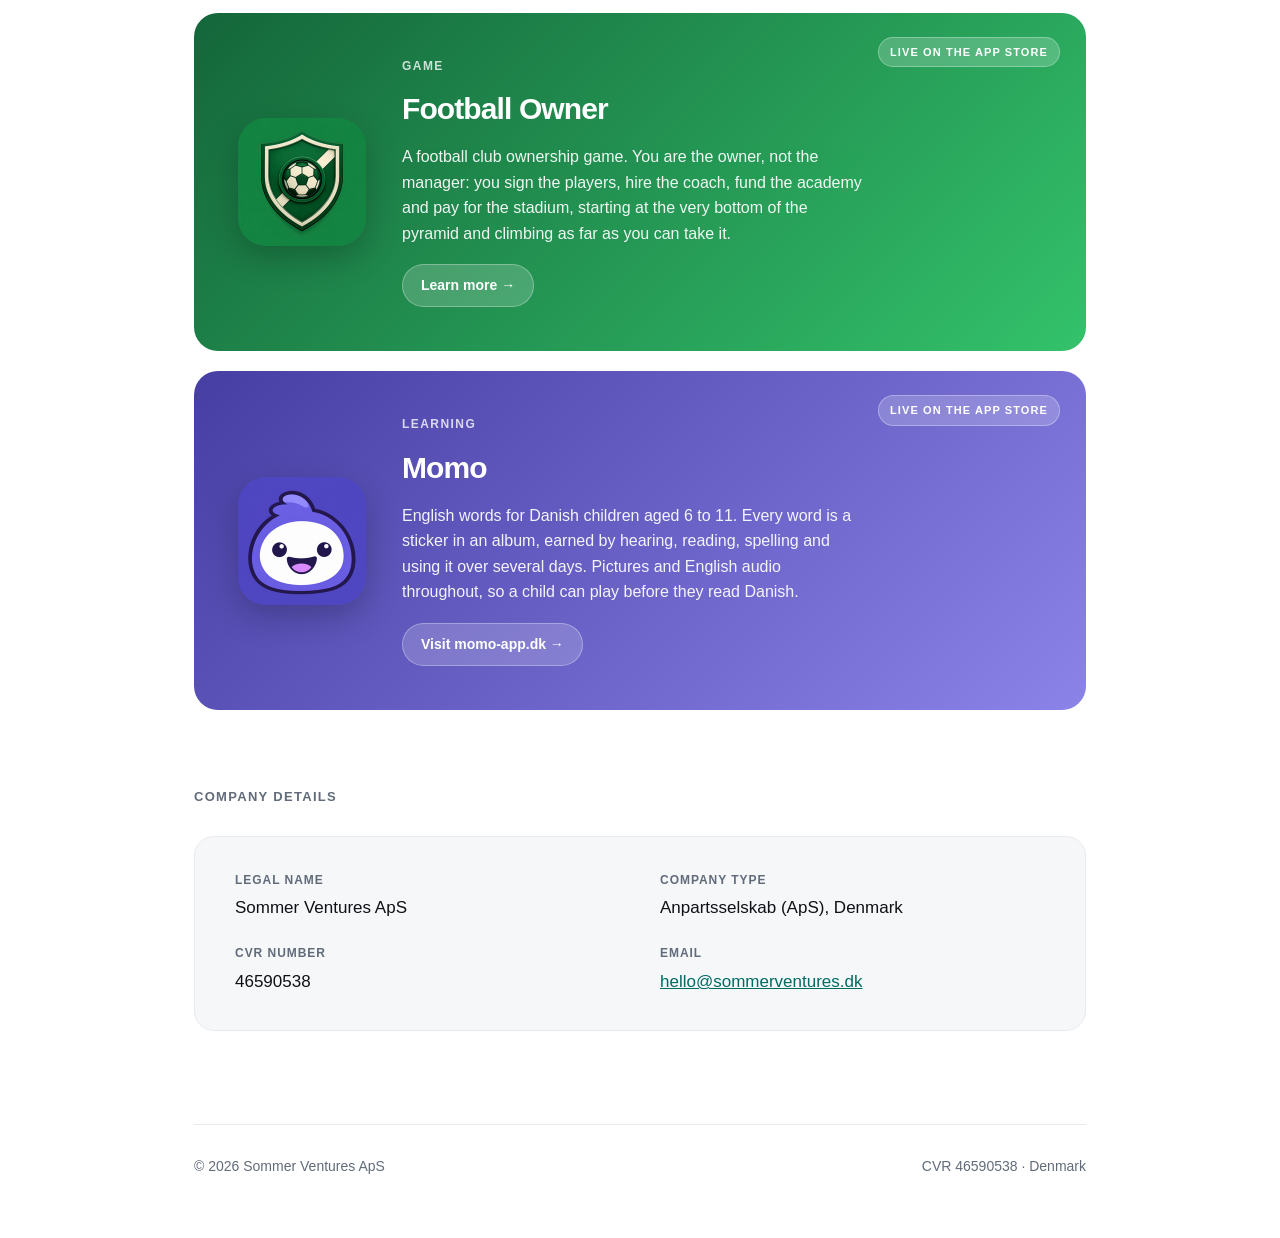
==== commit ca9a66b7: "Momo is live: cards link to momo-app.dk, old Momo pages forward there Co-Authored-By: Claude Opus 5." ====
--- a/index.html
+++ b/index.html
@@ -95,16 +95,16 @@
         <span class="cta">Learn more →</span>
       </div>
     </a>
-    <a class="app momo" href="/apps/momo/">
-      <span class="status">Coming soon</span>
+    <a class="app momo" href="https://momo-app.dk/">
+      <span class="status">Live on the App Store</span>
       <img src="/assets/apps/momo.png" alt="">
       <div>
         <div class="type">Learning</div>
         <h3>Momo</h3>
-        <p>English words for Danish children aged 6 to 9. Every word is a sticker in an album, earned by
+        <p>English words for Danish children aged 6 to 11. Every word is a sticker in an album, earned by
         hearing, reading, spelling and using it over several days. Pictures and English audio throughout,
         so a child can play before they read Danish.</p>
-        <span class="cta">Learn more →</span>
+        <span class="cta">Visit momo-app.dk →</span>
       </div>
     </a>
   </section>
